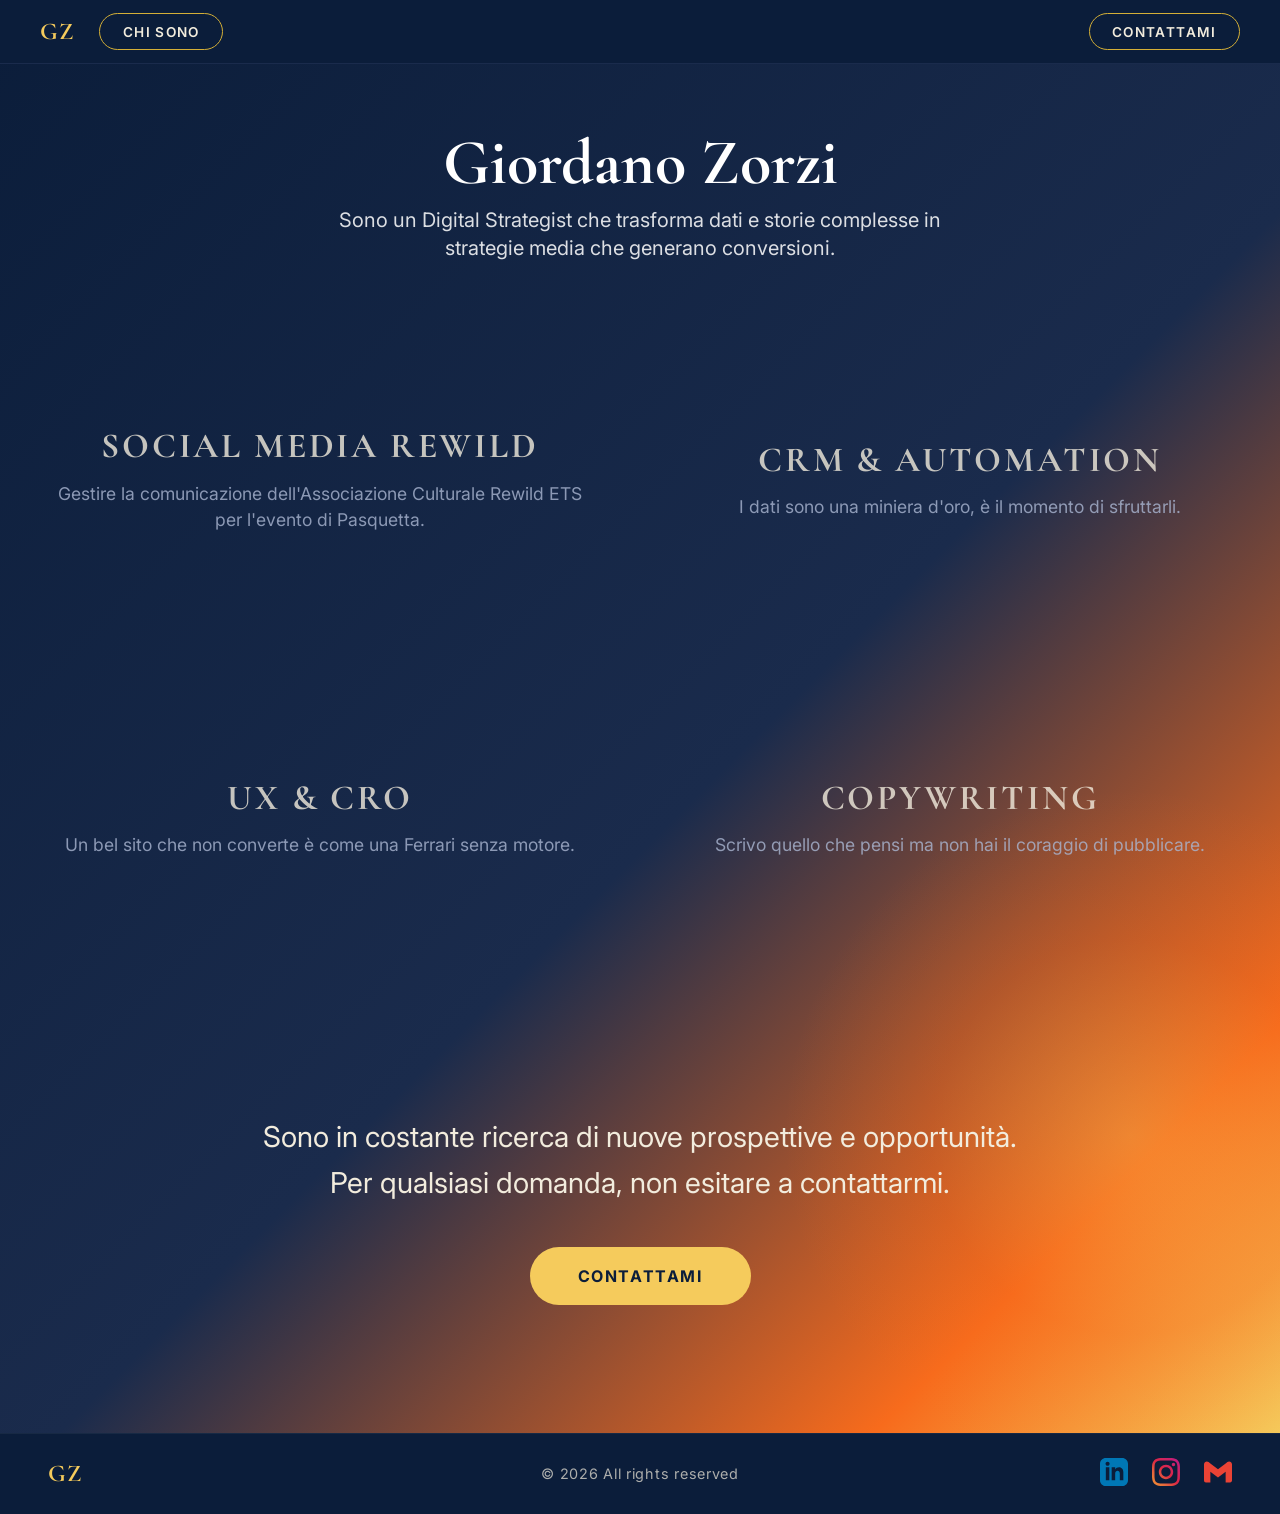
==== index.html @ e23bce3e "Initial commit" ====
<!DOCTYPE html>
<html lang="it">
<head>
  <meta charset="UTF-8">
  <meta name="viewport" content="width=device-width, initial-scale=1.0">
  <title>Giordano Zorzi — Digital Strategist</title>
  <meta name="description" content="Portfolio di Giordano Zorzi, Digital Strategist. Competenze verticali in Copywriting, UX & CRO, Foto & Video, CRM & Automation. In cerca di opportunità di Alto Apprendistato.">
  <meta name="author" content="Giordano Zorzi">
  <meta property="og:type" content="website">
  <meta property="og:title" content="Giordano Zorzi — Digital Strategist">
  <meta property="og:description" content="Portfolio interattivo di Giordano Zorzi. Digital Strategist specializzato in Copywriting, UX/CRO, Visual Content e Marketing Automation.">
  <link rel="stylesheet" href="index.css">
</head>
<body>

  <!-- ======== NAVBAR ======== -->
  <nav id="navbar">
    <div class="nav-left">
      <a href="index.html" class="nav-logo-text" id="nav-logo">GZ</a>
      <a href="chi-sono.html" class="nav-contact" data-transition>CHI SONO</a>
    </div>
    <a href="mailto:zorzigiordano@gmail.com" class="nav-contact" id="nav-contact">CONTATTAMI</a>
  </nav>

  <!-- ======== MAIN STAGE ======== -->
  <main id="main-stage">

    <!-- Manifesto — Top, under navbar -->
    <section class="manifesto-section">
      <h1 class="manifesto-title">Giordano Zorzi</h1>
      <p class="manifesto-subtitle">Sono un Digital Strategist che trasforma dati e storie complesse in strategie media che generano conversioni.</p>
    </section>

    <!-- 2×2 Quadrant Grid -->
    <div class="quadrant-grid">

      <!-- Q1 — Social Media Rewild (Top-Left) -->
      <a href="social-media-rewild.html" class="quadrant" id="q1" data-transition>
        <h2 class="q-title">Social Media Rewild</h2>
        <p class="q-provocative">Gestire la comunicazione dell'Associazione Culturale Rewild ETS per l'evento di Pasquetta.</p>
      </a>

      <!-- Q2 — CRM & Automation (Top-Right) -->
      <a href="crm-automation.html" class="quadrant" id="q2" data-transition>
        <h2 class="q-title">CRM & Automation</h2>
        <p class="q-provocative">I dati sono una miniera d'oro, è il momento di sfruttarli.</p>
      </a>

      <!-- Q3 — UX & CRO (Bottom-Left) -->
      <a href="ux-cro.html" class="quadrant" id="q3" data-transition>
        <h2 class="q-title">UX & CRO</h2>
        <p class="q-provocative">Un bel sito che non converte è come una Ferrari senza motore.</p>
      </a>

      <!-- Q4 — Copywriting (Bottom-Right) -->
      <a href="copywriting.html" class="quadrant" id="q4" data-transition>
        <h2 class="q-title">Copywriting</h2>
        <p class="q-provocative">Scrivo quello che pensi ma non hai il coraggio di pubblicare.</p>
      </a>

    </div>

    <!-- Pre-footer / Value Section -->
    <section class="pre-footer">
      <p class="pre-footer-text">Sono in costante ricerca di nuove prospettive e opportunità. Per qualsiasi domanda, non esitare a contattarmi.</p>
      <a href="mailto:zorzigiordano@gmail.com" class="btn-primary" id="pre-footer-contact-btn">CONTATTAMI</a>
    </section>

  </main>

  <!-- ======== FOOTER ======== -->
  <footer class="site-footer">
    <div class="footer-left">GZ</div>
    <div class="footer-center">© 2026 All rights reserved</div>
    <div class="footer-right" style="gap: 1.5rem; display: flex; align-items: center;">
      <!-- LinkedIn -->
      <a href="https://www.linkedin.com/in/giordano-zorzi-35bb4b272/" target="_blank" style="text-decoration: none;" aria-label="LinkedIn">
        <svg width="28" height="28" viewBox="0 0 24 24" fill="#0077b5"><path d="M19 0h-14c-2.761 0-5 2.239-5 5v14c0 2.761 2.239 5 5 5h14c2.762 0 5-2.239 5-5v-14c0-2.761-2.238-5-5-5zm-11 19h-3v-11h3v11zm-1.5-12.268c-.966 0-1.75-.79-1.75-1.764s.784-1.764 1.75-1.764 1.75.79 1.75 1.764-.783 1.764-1.75 1.764zm13.5 12.268h-3v-5.604c0-3.368-4-3.113-4 0v5.604h-3v-11h3v1.765c1.396-2.586 7-2.777 7 2.476v6.759z"/></svg>
      </a>
      <!-- Instagram -->
      <a href="https://www.instagram.com/rewild_ets/" target="_blank" style="text-decoration: none;" aria-label="Instagram">
        <svg width="28" height="28" viewBox="0 0 24 24">
          <defs>
            <linearGradient id="ig-grad" x1="0%" y1="100%" x2="100%" y2="0%">
              <stop offset="0%" stop-color="#f09433" />
              <stop offset="25%" stop-color="#e6683c" />
              <stop offset="50%" stop-color="#dc2743" />
              <stop offset="75%" stop-color="#cc2366" />
              <stop offset="100%" stop-color="#bc1888" />
            </linearGradient>
          </defs>
          <path fill="url(#ig-grad)" d="M12 2.163c3.204 0 3.584.012 4.85.07 3.252.148 4.771 1.691 4.919 4.919.058 1.265.069 1.645.069 4.849 0 3.205-.012 3.584-.069 4.849-.149 3.225-1.664 4.771-4.919 4.919-1.266.058-1.644.07-4.85.07-3.204 0-3.584-.012-4.849-.07-3.26-.149-4.771-1.699-4.919-4.92-.058-1.265-.07-1.644-.07-4.849 0-3.204.013-3.583.07-4.849.149-3.227 1.664-4.771 4.919-4.919 1.266-.057 1.645-.069 4.849-.069zm0-2.163c-3.259 0-3.667.014-4.947.072-4.358.2-6.78 2.618-6.98 6.98-.059 1.281-.073 1.689-.073 4.948 0 3.259.014 3.668.072 4.948.2 4.358 2.618 6.78 6.98 6.98 1.281.058 1.689.072 4.948.072 3.259 0 3.668-.014 4.948-.072 4.354-.2 6.782-2.618 6.979-6.98.059-1.28.073-1.689.073-4.948 0-3.259-.014-3.667-.072-4.947-.196-4.354-2.617-6.78-6.979-6.98-1.281-.059-1.69-.073-4.949-.073zm0 5.838c-3.403 0-6.162 2.759-6.162 6.162s2.759 6.163 6.162 6.163 6.162-2.759 6.162-6.163c0-3.403-2.759-6.162-6.162-6.162zm0 10.162c-2.209 0-4-1.79-4-4 0-2.209 1.791-4 4-4s4 1.791 4 4c0 2.21-1.791 4-4 4zm6.406-11.845c-.796 0-1.441.645-1.441 1.44s.645 1.44 1.441 1.44c.795 0 1.439-.645 1.439-1.44s-.644-1.44-1.439-1.44z"/></svg>
      </a>
      <!-- Email -->
      <a href="mailto:zorzigiordano@gmail.com" style="text-decoration: none;" aria-label="Email">
        <svg width="28" height="28" viewBox="0 0 24 24" fill="none" xmlns="http://www.w3.org/2000/svg">
          <path d="M24 5.457v13.909c0 .904-.732 1.636-1.636 1.636h-3.819V11.73L12 16.64l-6.545-4.91v9.273H1.636A1.636 1.636 0 0 1 0 19.366V5.457c0-2.023 2.309-3.178 3.927-1.964L5.455 4.64 12 9.548l6.545-4.91 1.528-1.145C21.69 2.28 24 3.434 24 5.457z" fill="#EA4335"/>
        </svg>
      </a>
    </div>
  </footer>

  <!-- ======== EXPAND OVERLAY (Page Transition) ======== -->
  <div id="expand-overlay" class="expand-overlay"></div>

  <script>
    (function () {
      'use strict';
      const overlay = document.getElementById('expand-overlay');
      document.addEventListener('click', function (e) {
        const link = e.target.closest('[data-transition]');
        if (!link || !link.getAttribute('href') || link.getAttribute('href') === '#') return;
        e.preventDefault();
        
        const ox = e.clientX || window.innerWidth / 2, oy = e.clientY || window.innerHeight / 2;
        overlay.style.clipPath = `circle(0px at ${ox}px ${oy}px)`;
        overlay.classList.add('active');
        overlay.offsetHeight;
        overlay.style.clipPath = `circle(200vmax at ${ox}px ${oy}px)`;
        
        setTimeout(() => {
          const isBackBtn = link.classList.contains('back-btn');
          if (isBackBtn && window.history.length > 1 && document.referrer.includes(window.location.hostname)) {
            window.history.back();
          } else {
            window.location.href = link.getAttribute('href');
          }
        }, 850);
      });
    })();
  </script>
  <!-- Form nascosto per il rilevamento automatico di Netlify Forms -->
  <form name="contact-portfolio" data-netlify="true" netlify-honeypot="bot-field" hidden>
    <input type="text" name="nome" />
    <input type="text" name="occupazione" />
    <input type="text" name="colpito" />
    <textarea name="richiesta"></textarea>
  </form>
  <script src="contact.js"></script>
</body>
</html>
---- index.css ----
/* ================================================
   GIORDANO ZORZI PORTFOLIO
   LUXURY INSTITUTIONAL EDITORIAL — DESIGN SYSTEM
   ================================================ */

/* ---------- Google Fonts ---------- */
@import url('https://fonts.googleapis.com/css2?family=Cormorant+Garamond:ital,wght@0,400;0,500;0,600;0,700;1,400;1,500;1,600&display=swap');
@import url('https://fonts.googleapis.com/css2?family=Inter:wght@300;400;500;600;700&display=swap');

/* ---------- Custom Properties ---------- */
:root {
  --bg-night:      #0b1d3a;
  --bg-jet:        #1a2b4c;
  --text-eggshell: #f2ecdd;
  --gold-satin:    #D4AF37;
  --gold-saffron:  #f5cb5c;
  --sunset-orange: #f76b1c;
  --text-muted:    #aab6d1;
  --error-color:   #ff6b6b;

  --font-sans:  'Inter', sans-serif;
  --font-serif: 'Cormorant Garamond', Georgia, serif;

  --nav-h:     64px;
  --footer-h:  56px;
  --ease-expo: cubic-bezier(0.76, 0, 0.24, 1);
  --ease-smooth: cubic-bezier(0.25, 0.8, 0.25, 1);
  --transition-smooth: all 0.35s var(--ease-smooth);
}

/* ---------- Reset ---------- */
*,
*::before,
*::after {
  margin: 0;
  padding: 0;
  box-sizing: border-box;
}

html, body {
  width: 100%;
  min-height: 100%;
  overflow-x: hidden;
  background: var(--bg-night);
  font-family: var(--font-sans);
  color: var(--text-eggshell);
  -webkit-font-smoothing: antialiased;
  -moz-osx-font-smoothing: grayscale;
  touch-action: manipulation;
}

/* ================================================
   NAVBAR
   ================================================ */
#navbar {
  position: fixed;
  top: 0;
  left: 0;
  right: 0;
  height: var(--nav-h);
  display: flex;
  justify-content: space-between;
  align-items: center;
  padding: 0 2.5rem;
  z-index: 250;
  background: var(--bg-night);
  border-bottom: 1px solid var(--bg-jet);
}

.nav-left {
  display: flex;
  align-items: center;
  gap: 1.5rem;
}

/* Logo Text */
.nav-logo-text {
  font-family: var(--font-serif);
  font-size: 1.5rem;
  font-weight: 700;
  color: var(--gold-saffron);
  cursor: pointer;
  letter-spacing: 0.05em;
  text-decoration: none;
  transition: var(--transition-smooth);
}

.nav-logo-text:hover {
  text-shadow: 0 0 12px rgba(245, 203, 92, 0.3);
}

/* Pill-style nav buttons */
.nav-contact {
  border-radius: 20px;
  display: flex;
  align-items: center;
  justify-content: center;
  font-family: var(--font-sans);
  font-size: 0.85rem;
  font-weight: 600;
  text-transform: uppercase;
  letter-spacing: 0.1em;
  color: var(--text-eggshell);
  text-decoration: none;
  background: transparent;
  border: 1px solid var(--gold-satin);
  padding: 0.6rem 1.4rem;
  cursor: pointer;
  transition: var(--transition-smooth);
}

.nav-contact:hover,
.nav-contact.active {
  background: var(--gold-satin);
  color: var(--bg-night);
  border-color: var(--gold-satin);
  box-shadow: 0 0 15px rgba(205, 156, 32, 0.25);
}

/* ================================================
   MAIN STAGE — Background Gradient
   ================================================ */
#main-stage {
  position: relative;
  width: 100%;
  min-height: 100vh;
  padding: 0;
  z-index: 1;
  background: linear-gradient(135deg, #0b1d3a 0%, #1a2b4c 55%, #f76b1c 85%, #f5cb5c 100%);
  overflow: hidden;
}

/* ================================================
   MANIFESTO (Top section, under navbar)
   ================================================ */
.manifesto-section {
  padding-top: calc(var(--nav-h) + 4rem);
  padding-bottom: 3rem;
  text-align: center;
  position: relative;
  z-index: 4;
}

.manifesto-title {
  font-family: var(--font-serif);
  font-size: clamp(2.2rem, 5vw, 4.5rem);
  font-weight: 700;
  line-height: 1.1;
  color: #ffffff;
  margin-bottom: 0.5rem;
}

.manifesto-subtitle {
  font-family: var(--font-sans);
  font-size: clamp(0.95rem, 2vw, 1.25rem);
  font-weight: 400;
  line-height: 1.4;
  color: #ffffff;
  opacity: 0.85;
  max-width: 680px;
  margin: 0.5rem auto 0 auto;
}

/* ================================================
   QUADRANTS — 2×2 Full-Viewport Grid
   ================================================ */
.quadrant-grid {
  display: grid;
  grid-template-columns: 1fr 1fr;
  grid-template-rows: 1fr 1fr;
  min-height: calc(100vh - var(--nav-h) - 160px);
  position: relative;
}

.quadrant {
  position: relative;
  display: flex;
  flex-direction: column;
  justify-content: center;
  align-items: center;
  padding: 3.5rem;
  cursor: pointer;
  z-index: 2;
  opacity: 0.8;
  text-decoration: none;
  color: inherit;
  transition: var(--transition-smooth);
  border: none;
}

.quadrant:hover {
  opacity: 1;
}

.q-title {
  font-family: var(--font-serif);
  font-weight: 700;
  font-size: 2.2rem;
  color: var(--text-eggshell);
  text-transform: uppercase;
  letter-spacing: 0.08em;
  line-height: 1.2;
  text-align: center;
  transition: var(--transition-smooth);
}

.quadrant:hover .q-title {
  color: var(--gold-saffron);
}

.q-provocative {
  font-family: var(--font-sans);
  font-size: 1.1rem;
  font-weight: 400;
  color: var(--text-muted);
  max-height: 120px;
  overflow: hidden;
  line-height: 1.5;
  margin-top: 0.8rem;
  text-align: center;
  transition: var(--transition-smooth);
}

.quadrant:hover .q-provocative {
  color: var(--text-eggshell);
}

/* ================================================
   PRE-FOOTER / VALUE SECTION
   ================================================ */
.pre-footer {
  padding: 8rem 2rem;
  background: transparent;
  text-align: center;
  display: flex;
  flex-direction: column;
  align-items: center;
  justify-content: center;
  position: relative;
}

.pre-footer::before {
  content: '';
  position: absolute;
  top: -200px;
  right: -200px;
  width: 700px;
  height: 700px;
  background: radial-gradient(circle, rgba(245, 203, 92, 0.3) 0%, rgba(247, 107, 28, 0.2) 40%, transparent 70%);
  border-radius: 50%;
  pointer-events: none;
  z-index: 0;
}

.pre-footer-text {
  font-family: var(--font-sans);
  font-size: clamp(1.2rem, 3vw, 1.8rem);
  font-weight: 400;
  color: var(--text-eggshell);
  max-width: 800px;
  line-height: 1.6;
  margin-bottom: 2.5rem;
  position: relative;
  z-index: 1;
}

/* ================================================
   BUTTONS
   ================================================ */
.btn-primary {
  background: var(--gold-saffron);
  color: var(--bg-night);
  border: none;
  padding: 1.2rem 3rem;
  font-family: var(--font-sans);
  font-size: 1rem;
  font-weight: 700;
  text-transform: uppercase;
  letter-spacing: 0.1em;
  border-radius: 50px;
  cursor: pointer;
  position: relative;
  z-index: 1;
  text-decoration: none;
  display: inline-flex;
  align-items: center;
  justify-content: center;
  transition: var(--transition-smooth);
}

.btn-primary:hover {
  background: var(--gold-satin);
  color: var(--bg-night);
  box-shadow: 0 5px 20px rgba(205, 156, 32, 0.4);
}

/* Back button (for sub-pages) */
.back-btn {
  position: fixed;
  top: calc(var(--nav-h) + 0.8rem);
  left: 2rem;
  background: none;
  border: 1px solid var(--bg-jet);
  color: var(--text-eggshell);
  font-family: var(--font-sans);
  font-size: 0.85rem;
  font-weight: 500;
  padding: 0.5rem 1.4rem;
  border-radius: 20px;
  cursor: pointer;
  z-index: 210;
  letter-spacing: 0.12em;
  text-transform: uppercase;
  text-decoration: none;
  transition: var(--transition-smooth);
}

.back-btn:hover {
  border-color: var(--gold-satin);
  color: var(--gold-satin);
  background: rgba(205, 156, 32, 0.08);
}

.back-arrow {
  margin-right: 0.3rem;
}

/* ================================================
   EXPAND OVERLAY (Page Transition)
   ================================================ */
.expand-overlay {
  position: fixed;
  inset: 0;
  z-index: 9999;
  pointer-events: none;
  background: var(--bg-night);
  clip-path: circle(0px at 50% 50%);
  transition: clip-path 0.85s var(--ease-expo);
}

.expand-overlay.active {
  pointer-events: all;
}

/* ================================================
   FOOTER
   ================================================ */
.site-footer {
  width: 100%;
  background: var(--bg-night);
  border-top: 1px solid rgba(255, 255, 255, 0.05);
  padding: 1.5rem 3rem;
  display: grid;
  grid-template-columns: 1fr auto 1fr;
  align-items: center;
  font-family: var(--font-sans);
  color: var(--text-eggshell);
}

.footer-left {
  font-size: 1.5rem;
  font-family: var(--font-serif);
  font-weight: 700;
  letter-spacing: 0.05em;
  color: var(--gold-saffron);
}

.footer-center {
  font-size: 0.9rem;
  letter-spacing: 0.05em;
  opacity: 0.7;
  text-align: center;
}

.footer-right {
  display: flex;
  gap: 1.2rem;
  align-items: center;
  justify-content: flex-end;
}

.social-icon {
  width: 28px;
  height: 28px;
  filter: grayscale(100%) brightness(200%);
  transition: var(--transition-smooth);
}

.footer-right a:hover .social-icon {
  filter: sepia(100%) hue-rotate(15deg) saturate(300%) brightness(1.2);
}

/* ================================================
   SUB-PAGE LAYOUT (Projects, Contacts, Chi Sono)
   ================================================ */
.page-wrapper {
  min-height: 100vh;
  background: var(--bg-night);
  padding-top: calc(var(--nav-h) + 3rem);
}

/* ================================================
   CONTACT PAGE
   ================================================ */
.contact-content {
  max-width: 560px;
  margin: 0 auto;
  text-align: center;
  padding: 4rem 2rem;
  animation: slideUp 0.6s ease both;
}

.contact-title {
  font-family: var(--font-serif);
  font-weight: 700;
  font-size: clamp(2.5rem, 7vw, 4.5rem);
  margin-bottom: 2.5rem;
  color: var(--gold-saffron);
}

.contact-form {
  display: flex;
  flex-direction: column;
  gap: 1.5rem;
  text-align: left;
}

.form-group {
  display: flex;
  flex-direction: column;
  gap: 0.5rem;
  position: relative;
}

.form-group label {
  font-family: var(--font-sans);
  font-size: 0.85rem;
  font-weight: 600;
  color: var(--gold-satin);
  text-transform: uppercase;
  letter-spacing: 0.08em;
}

.form-group input,
.form-group select,
.form-group textarea {
  width: 100%;
  padding: 0.9rem 1rem;
  background: var(--bg-jet);
  border: 1px solid rgba(255, 255, 255, 0.1);
  border-radius: 20px;
  font-family: var(--font-sans);
  font-size: 1rem;
  color: var(--text-eggshell);
  outline: none;
  min-height: 48px;
  transition: var(--transition-smooth);
}

.form-group textarea {
  min-height: 120px;
  resize: vertical;
}

.form-group select {
  appearance: none;
  background-image: url("data:image/svg+xml;charset=UTF-8,%3Csvg xmlns='http://www.w3.org/2000/svg' viewBox='0 0 24 24' fill='none' stroke='%23f5cb5c' stroke-width='2' stroke-linecap='round' stroke-linejoin='round'%3E%3Cpolyline points='6 9 12 15 18 9'%3E%3C/polyline%3E%3C/svg%3E");
  background-repeat: no-repeat;
  background-position: right 1.2rem center;
  background-size: 1rem;
  padding-right: 3rem;
}

.form-group select option {
  background: var(--bg-night);
  color: var(--text-eggshell);
}

.form-group input:focus,
.form-group select:focus,
.form-group textarea:focus {
  border-color: var(--gold-satin);
  box-shadow: inset 0 0 5px rgba(205, 156, 32, 0.2);
}

.form-group.has-error input,
.form-group.has-error select,
.form-group.has-error textarea {
  border-color: var(--error-color);
  box-shadow: 0 0 10px rgba(255, 107, 107, 0.15);
}

.error-message {
  font-size: 0.75rem;
  color: var(--error-color);
  margin-top: 0.2rem;
  opacity: 0;
  transition: opacity 0.3s ease;
}

.form-group.has-error .error-message {
  opacity: 1;
}

.btn-submit {
  width: 100%;
  margin-top: 0.5rem;
}

.btn-submit:disabled,
.btn-primary:disabled {
  background: #334460;
  color: #7788a0;
  box-shadow: none;
  cursor: not-allowed;
  pointer-events: none;
}

/* Success Overlay (Post-submission) */
.success-overlay {
  display: flex;
  flex-direction: column;
  align-items: center;
  justify-content: center;
  gap: 1.5rem;
  text-align: center;
  padding: 2rem;
  position: absolute;
  top: 0;
  left: 0;
  width: 100%;
  height: 100%;
  background-color: var(--bg-night);
  opacity: 0;
  pointer-events: none;
  transition: opacity 0.5s ease;
  z-index: 10;
}

.success-overlay.active {
  opacity: 1;
  pointer-events: all;
}

.success-overlay h3 {
  font-family: var(--font-serif);
  font-size: 2.2rem;
  color: var(--gold-saffron);
}

.success-overlay p {
  font-size: 1rem;
  color: var(--text-muted);
  max-width: 350px;
  line-height: 1.6;
}

/* ================================================
   PROJECT PAGE LAYOUT
   ================================================ */
.project-content {
  max-width: 720px;
  margin: 0 auto;
  padding: 4rem 2rem;
}

.project-header {
  margin-bottom: 3.5rem;
  animation: slideUp 0.6s ease both;
}

.project-title {
  font-family: var(--font-serif);
  font-weight: 700;
  font-size: clamp(2.4rem, 6vw, 4rem);
  line-height: 1.05;
  margin-bottom: 1.2rem;
  color: var(--gold-saffron);
}

.project-tagline {
  font-family: var(--font-sans);
  font-size: 1.1rem;
  font-style: italic;
  color: var(--text-muted);
  line-height: 1.7;
  border-left: 2px solid var(--gold-satin);
  padding-left: 1.2rem;
}

.project-section {
  margin-bottom: 3rem;
  animation: slideUp 0.6s ease both;
}

.project-section:nth-child(2) { animation-delay: 0.15s; }
.project-section:nth-child(3) { animation-delay: 0.30s; }
.project-section:nth-child(4) { animation-delay: 0.45s; }

.project-section h2 {
  font-family: var(--font-sans);
  font-size: 0.85rem;
  font-weight: 600;
  text-transform: uppercase;
  letter-spacing: 0.25em;
  color: var(--gold-satin);
  margin-bottom: 1rem;
}

.project-section p {
  font-family: var(--font-sans);
  font-size: 1.1rem;
  font-weight: 400;
  line-height: 1.9;
  color: var(--text-eggshell);
}

/* Placeholder state for project pages */
.project-placeholder {
  display: flex;
  flex-direction: column;
  align-items: center;
  justify-content: center;
  min-height: 40vh;
  text-align: center;
  gap: 1.5rem;
  animation: slideUp 0.6s ease both;
}

.project-placeholder p {
  font-family: var(--font-sans);
  font-size: 1.1rem;
  color: var(--text-muted);
  line-height: 1.6;
}

/* ================================================
   CHI SONO PAGE
   ================================================ */
.about-content {
  max-width: 720px;
  margin: 0 auto;
  padding: 4rem 2rem;
  animation: slideUp 0.6s ease both;
}

.about-content h1 {
  font-family: var(--font-serif);
  font-weight: 700;
  font-size: clamp(2.4rem, 6vw, 4rem);
  color: var(--gold-saffron);
  margin-bottom: 2rem;
  text-align: center;
}

.about-content p {
  font-family: var(--font-sans);
  font-size: 1.15rem;
  line-height: 1.9;
  color: var(--text-eggshell);
  margin-bottom: 1.5rem;
}

/* ================================================
   ANIMATIONS
   ================================================ */
@keyframes slideUp {
  from {
    opacity: 0;
    transform: translateY(24px);
  }
  to {
    opacity: 1;
    transform: translateY(0);
  }
}

/* ================================================
   RESPONSIVE — Tablet
   ================================================ */
@media (max-width: 900px) {
  .q-title {
    font-size: 1.35rem;
  }

  .q-provocative {
    font-size: 0.85rem;
  }

  .manifesto-section {
    padding-top: calc(var(--nav-h) + 2.5rem);
    padding-bottom: 2rem;
  }
}

/* ================================================
   RESPONSIVE — Mobile
   ================================================ */
@media (max-width: 600px) {
  #navbar {
    padding: 0 1.2rem;
  }

  .nav-contact {
    font-size: 0.7rem;
    padding: 0.5rem 1rem;
  }

  .nav-logo-text {
    font-size: 1.3rem;
  }

  .quadrant-grid {
    grid-template-columns: 1fr;
    grid-template-rows: auto;
    min-height: auto;
  }

  .quadrant {
    padding: 2.5rem 1.5rem;
    opacity: 0.9;
  }

  .q-title {
    font-size: 1.4rem;
  }

  .q-provocative {
    font-size: 1rem;
    line-height: 1.4;
  }

  .manifesto-title {
    font-size: clamp(1.8rem, 8vw, 2.8rem);
  }

  .manifesto-subtitle {
    font-size: clamp(0.9rem, 4vw, 1.2rem);
  }

  .pre-footer {
    padding: 5rem 1.5rem;
  }

  .pre-footer-text {
    font-size: 1.1rem;
  }

  .site-footer {
    grid-template-columns: 1fr;
    gap: 1rem;
    text-align: center;
    padding: 1.5rem;
  }

  .footer-right {
    justify-content: center;
  }

  .back-btn {
    font-size: 0.75rem;
    padding: 0.4rem 0.9rem;
  }

  .contact-content {
    padding: 2rem 1rem;
  }

  .project-content,
  .about-content {
    padding: 2rem 1rem;
  }
}

/* ================================================
   CASE STUDY: EDITORIAL LAYOUT
   ================================================ */
.case-study-wrapper {
  max-width: 1200px;
  margin: 0 auto;
  padding: 0 2rem;
}

.case-intro {
  display: grid;
  grid-template-columns: 1fr 1fr;
  gap: 4rem;
  margin-bottom: 6rem;
}

.case-intro-block h3 {
  font-family: monospace;
  color: var(--gold-satin);
  font-size: 1rem;
  margin-bottom: 1rem;
  letter-spacing: 0.1em;
}

.case-intro-block p {
  font-size: 1.15rem;
  line-height: 1.8;
  color: var(--text-eggshell);
}

/* ================================================
   CASE STUDY: STICKY SCROLL SECTION
   ================================================ */
.sticky-section {
  display: flex;
  gap: 4rem;
  margin-bottom: 8rem;
  align-items: flex-start;
}

.sticky-text {
  flex: 1;
  position: sticky;
  top: 120px; /* Offset below navbar */
  padding-bottom: 2rem;
}

.sticky-text h2 {
  font-family: var(--font-serif);
  font-size: 2.5rem;
  color: var(--gold-saffron);
  margin-bottom: 1.5rem;
}

.sticky-text p {
  font-size: 1.1rem;
  line-height: 1.8;
  color: var(--text-muted);
  margin-bottom: 1.5rem;
}

.sticky-visuals {
  flex: 1.5;
  display: flex;
  flex-direction: column;
  gap: 4rem;
}

.showcase-img {
  width: 100%;
  max-width: 360px;
  margin: 0 auto;
  border-radius: 12px;
  box-shadow: 0 10px 30px rgba(0,0,0,0.3);
  position: relative;
}

/* ================================================
   CASE STUDY: SMARTPHONE MOCKUP (Device Framing)
   ================================================ */
.device-container {
  display: flex;
  justify-content: center;
  gap: 3rem;
  margin-bottom: 6rem;
}

.smartphone-frame {
  width: 300px;
  height: 600px;
  background-color: #000;
  border-radius: 40px;
  padding: 10px;
  box-shadow: 0 20px 40px rgba(0,0,0,0.5), inset 0 0 0 2px #444;
  position: relative;
}

.smartphone-notch {
  position: absolute;
  top: 10px;
  left: 50%;
  transform: translateX(-50%);
  width: 120px;
  height: 25px;
  background-color: #000;
  border-bottom-left-radius: 15px;
  border-bottom-right-radius: 15px;
  z-index: 10;
}

.smartphone-screen {
  width: 100%;
  height: 100%;
  border-radius: 30px;
  overflow: hidden;
  position: relative;
  background-color: var(--bg-jet);
}

.smartphone-screen img {
  width: 100%;
  height: 100%;
  object-fit: cover;
  object-position: top;
}

/* ================================================
   CASE STUDY: HOVER ANNOTATIONS
   ================================================ */
.annotation {
  position: absolute;
  width: 24px;
  height: 24px;
  background-color: var(--gold-saffron);
  border-radius: 50%;
  cursor: pointer;
  box-shadow: 0 0 0 0 rgba(245, 203, 92, 0.7);
  animation: pulse 2s infinite;
  z-index: 20;
}

.annotation:hover {
  animation: none;
}

@keyframes pulse {
  0% { transform: scale(0.95); box-shadow: 0 0 0 0 rgba(245, 203, 92, 0.7); }
  70% { transform: scale(1); box-shadow: 0 0 0 10px rgba(245, 203, 92, 0); }
  100% { transform: scale(0.95); box-shadow: 0 0 0 0 rgba(245, 203, 92, 0); }
}

.annotation-tooltip {
  position: absolute;
  bottom: 35px;
  left: 50%;
  transform: translateX(-50%) translateY(10px);
  background-color: var(--bg-night);
  color: var(--text-eggshell);
  padding: 0.8rem 1.2rem;
  border-radius: 8px;
  border: 1px solid var(--gold-satin);
  font-size: 0.9rem;
  width: max-content;
  max-width: 250px;
  opacity: 0;
  visibility: hidden;
  transition: all 0.3s ease;
  z-index: 21;
}

.annotation:hover .annotation-tooltip {
  opacity: 1;
  visibility: visible;
  transform: translateX(-50%) translateY(0);
}

/* ================================================
   CASE STUDY: METRICS BOX
   ================================================ */
.metrics-section {
  text-align: center;
  margin: 6rem 0;
  padding: 4rem 2rem;
  background: rgba(34, 55, 97, 0.3);
  border-radius: 20px;
  border: 1px solid rgba(255, 255, 255, 0.05);
}

.metrics-grid {
  display: flex;
  justify-content: center;
  gap: 5rem;
  margin-top: 3rem;
}

.metric-card {
  display: flex;
  flex-direction: column;
  align-items: center;
}

.metric-value {
  font-family: var(--font-serif);
  font-size: 5rem;
  font-weight: 700;
  color: var(--gold-saffron);
  line-height: 1;
  margin-bottom: 0.5rem;
}

.metric-label {
  font-family: monospace;
  font-size: 1rem;
  color: var(--text-muted);
  letter-spacing: 0.1em;
  text-transform: uppercase;
}

@media (max-width: 900px) {
  .case-intro { grid-template-columns: 1fr; gap: 2rem; }
  .sticky-section { flex-direction: column; }
  .sticky-text { position: static; }
  .device-container { flex-direction: column; align-items: center; }
  .metrics-grid { flex-direction: column; gap: 3rem; }
}

/* ================================================
   Reduced Motion
   ================================================ */
@media (prefers-reduced-motion: reduce) {
  *,
  *::before,
  *::after {
    animation-duration: 0.01ms !important;
    transition-duration: 0.01ms !important;
  }
}
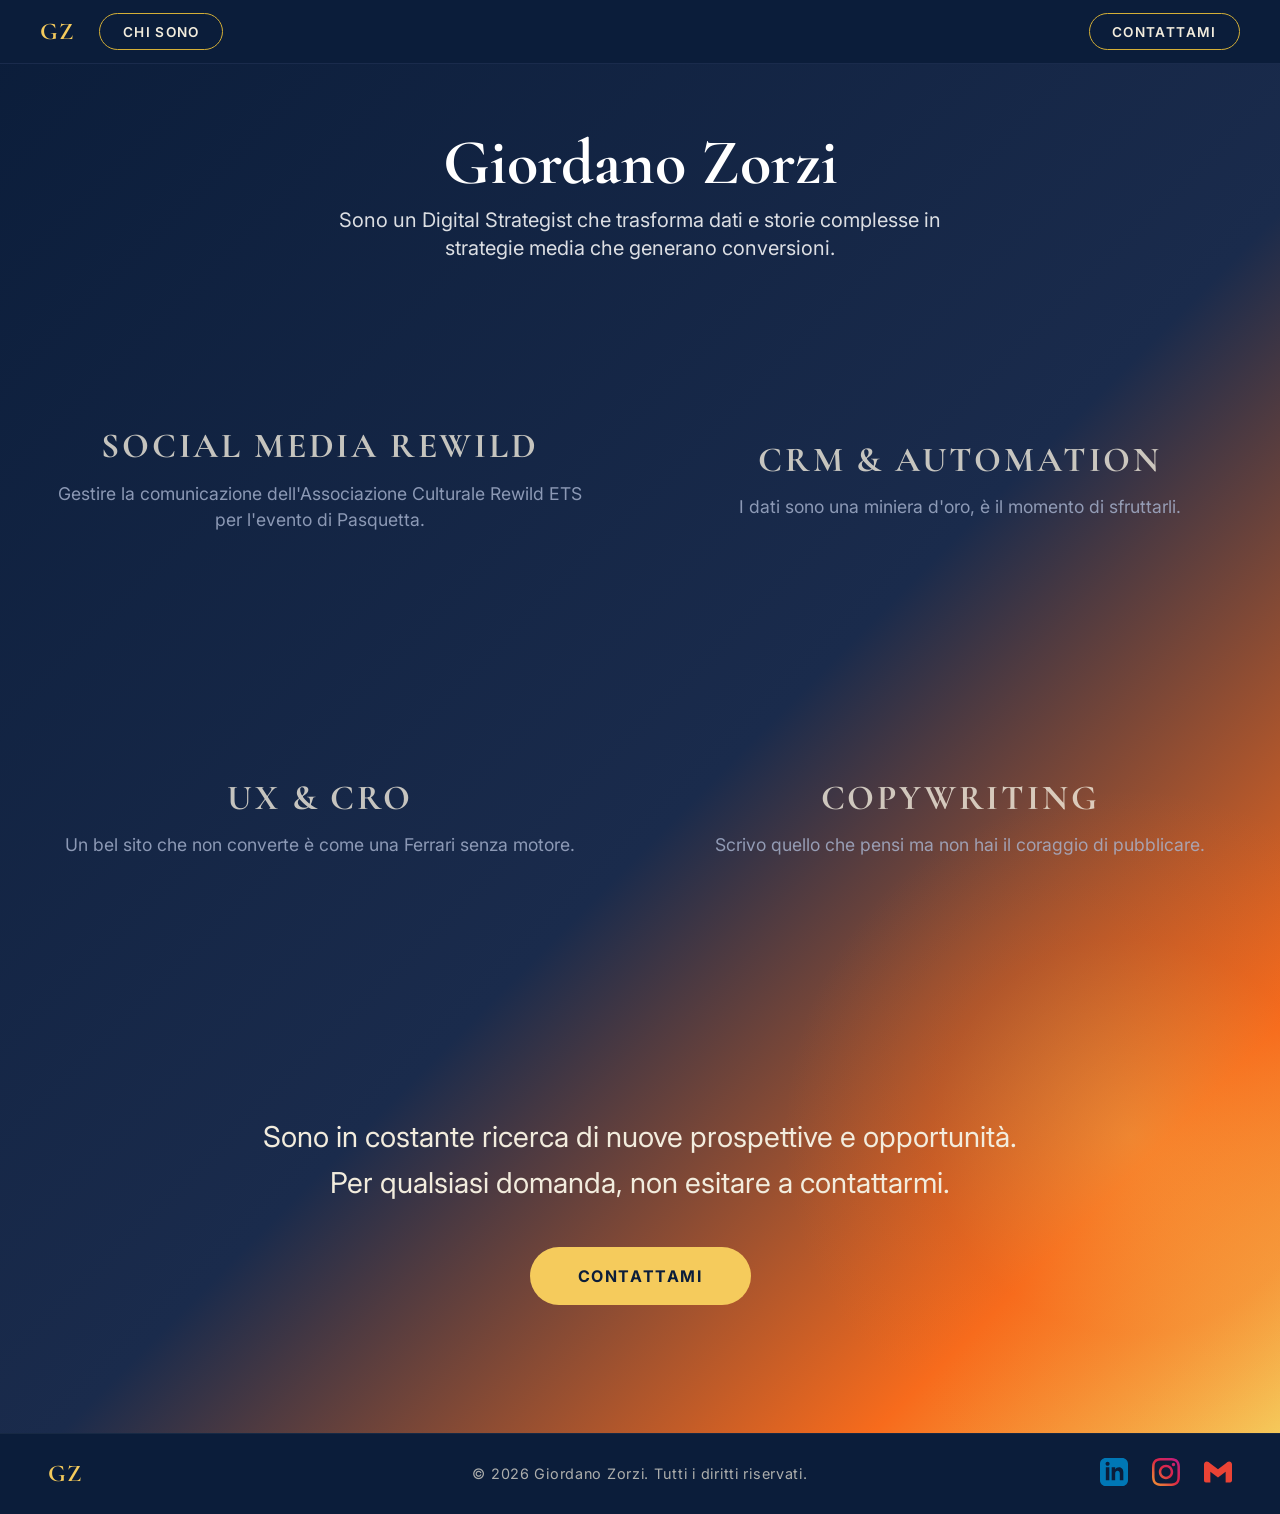
==== commit 22dc7298: "Test Netlify auto-deployment" ====
--- a/index.html
+++ b/index.html
@@ -71,7 +71,7 @@
   <!-- ======== FOOTER ======== -->
   <footer class="site-footer">
     <div class="footer-left">GZ</div>
-    <div class="footer-center">© 2026 All rights reserved</div>
+    <div class="footer-center">© 2026 Giordano Zorzi. Tutti i diritti riservati.</div>
     <div class="footer-right" style="gap: 1.5rem; display: flex; align-items: center;">
       <!-- LinkedIn -->
       <a href="https://www.linkedin.com/in/giordano-zorzi-35bb4b272/" target="_blank" style="text-decoration: none;" aria-label="LinkedIn">
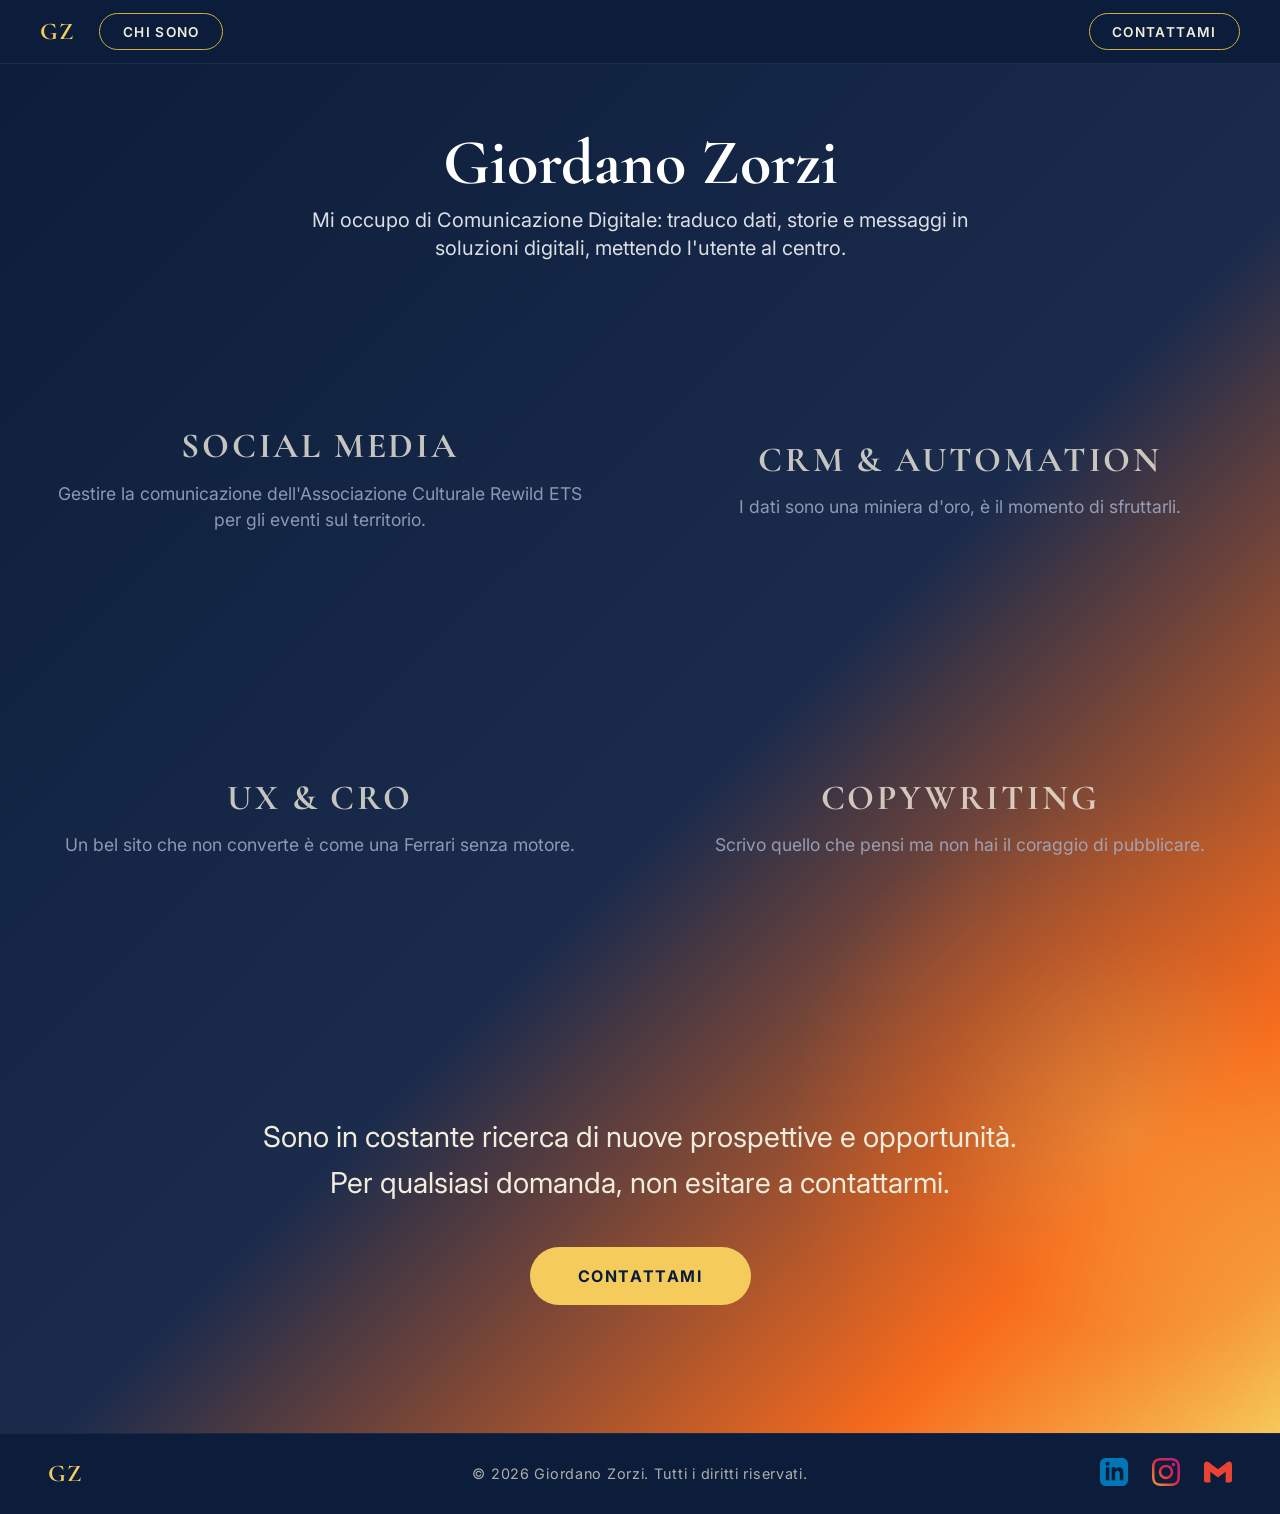
==== commit 83d783e3: "Update index and social media page content, add Instagram screen and blur metrics with CTA" ====
--- a/index.html
+++ b/index.html
@@ -16,10 +16,10 @@
   <!-- ======== NAVBAR ======== -->
   <nav id="navbar">
     <div class="nav-left">
-      <a href="index.html" class="nav-logo-text" id="nav-logo">GZ</a>
+      <a href="index.html" class="nav-logo-text" data-transition>GZ</a>
       <a href="chi-sono.html" class="nav-contact" data-transition>CHI SONO</a>
     </div>
-    <a href="mailto:zorzigiordano@gmail.com" class="nav-contact" id="nav-contact">CONTATTAMI</a>
+    <a href="mailto:zorzigiordano@gmail.com" class="nav-contact">CONTATTAMI</a>
   </nav>
 
   <!-- ======== MAIN STAGE ======== -->
@@ -28,7 +28,7 @@
     <!-- Manifesto — Top, under navbar -->
     <section class="manifesto-section">
       <h1 class="manifesto-title">Giordano Zorzi</h1>
-      <p class="manifesto-subtitle">Sono un Digital Strategist che trasforma dati e storie complesse in strategie media che generano conversioni.</p>
+      <p class="manifesto-subtitle">Mi occupo di Comunicazione Digitale: traduco dati, storie e messaggi in soluzioni digitali, mettendo l'utente al centro.</p>
     </section>
 
     <!-- 2×2 Quadrant Grid -->
@@ -36,8 +36,8 @@
 
       <!-- Q1 — Social Media Rewild (Top-Left) -->
       <a href="social-media-rewild.html" class="quadrant" id="q1" data-transition>
-        <h2 class="q-title">Social Media Rewild</h2>
-        <p class="q-provocative">Gestire la comunicazione dell'Associazione Culturale Rewild ETS per l'evento di Pasquetta.</p>
+        <h2 class="q-title">Social Media</h2>
+        <p class="q-provocative">Gestire la comunicazione dell'Associazione Culturale Rewild ETS per gli eventi sul territorio.</p>
       </a>
 
       <!-- Q2 — CRM & Automation (Top-Right) -->
@@ -74,7 +74,7 @@
     <div class="footer-center">© 2026 Giordano Zorzi. Tutti i diritti riservati.</div>
     <div class="footer-right" style="gap: 1.5rem; display: flex; align-items: center;">
       <!-- LinkedIn -->
-      <a href="https://www.linkedin.com/in/giordano-zorzi-35bb4b272/" target="_blank" style="text-decoration: none;" aria-label="LinkedIn">
+      <a href="https://www.linkedin.com/in/giordano-zorzi" target="_blank" style="text-decoration: none;" aria-label="LinkedIn">
         <svg width="28" height="28" viewBox="0 0 24 24" fill="#0077b5"><path d="M19 0h-14c-2.761 0-5 2.239-5 5v14c0 2.761 2.239 5 5 5h14c2.762 0 5-2.239 5-5v-14c0-2.761-2.238-5-5-5zm-11 19h-3v-11h3v11zm-1.5-12.268c-.966 0-1.75-.79-1.75-1.764s.784-1.764 1.75-1.764 1.75.79 1.75 1.764-.783 1.764-1.75 1.764zm13.5 12.268h-3v-5.604c0-3.368-4-3.113-4 0v5.604h-3v-11h3v1.765c1.396-2.586 7-2.777 7 2.476v6.759z"/></svg>
       </a>
       <!-- Instagram -->
@@ -132,6 +132,7 @@
   <!-- Form nascosto per il rilevamento automatico di Netlify Forms -->
   <form name="contact-portfolio" data-netlify="true" netlify-honeypot="bot-field" hidden>
     <input type="text" name="nome" />
+    <input type="email" name="email" />
     <input type="text" name="occupazione" />
     <input type="text" name="colpito" />
     <textarea name="richiesta"></textarea>
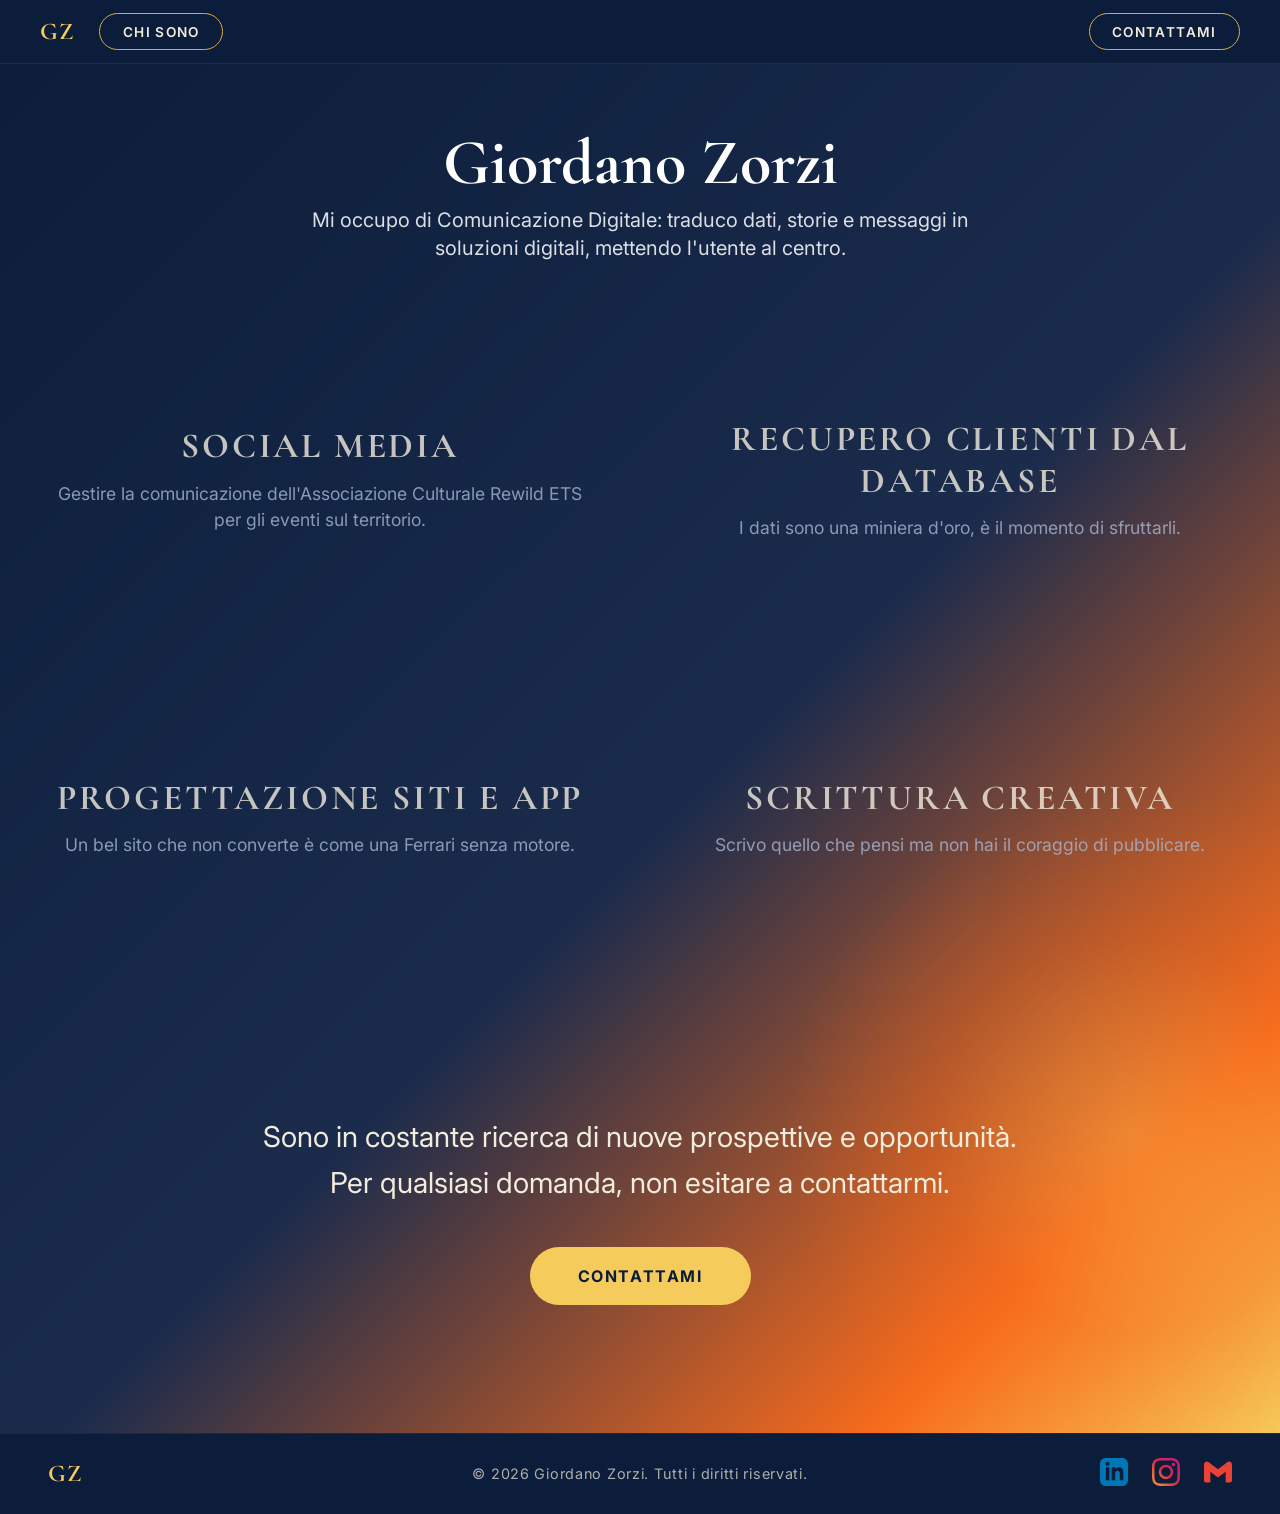
==== commit 313f7d58: "Update quadrant titles on index page for localized clarity" ====
--- a/index.html
+++ b/index.html
@@ -42,19 +42,19 @@
 
       <!-- Q2 — CRM & Automation (Top-Right) -->
       <a href="crm-automation.html" class="quadrant" id="q2" data-transition>
-        <h2 class="q-title">CRM & Automation</h2>
+        <h2 class="q-title">Recupero clienti dal database</h2>
         <p class="q-provocative">I dati sono una miniera d'oro, è il momento di sfruttarli.</p>
       </a>
 
       <!-- Q3 — UX & CRO (Bottom-Left) -->
       <a href="ux-cro.html" class="quadrant" id="q3" data-transition>
-        <h2 class="q-title">UX & CRO</h2>
+        <h2 class="q-title">Progettazione siti e app</h2>
         <p class="q-provocative">Un bel sito che non converte è come una Ferrari senza motore.</p>
       </a>
 
       <!-- Q4 — Copywriting (Bottom-Right) -->
       <a href="copywriting.html" class="quadrant" id="q4" data-transition>
-        <h2 class="q-title">Copywriting</h2>
+        <h2 class="q-title">Scrittura creativa</h2>
         <p class="q-provocative">Scrivo quello che pensi ma non hai il coraggio di pubblicare.</p>
       </a>
 
